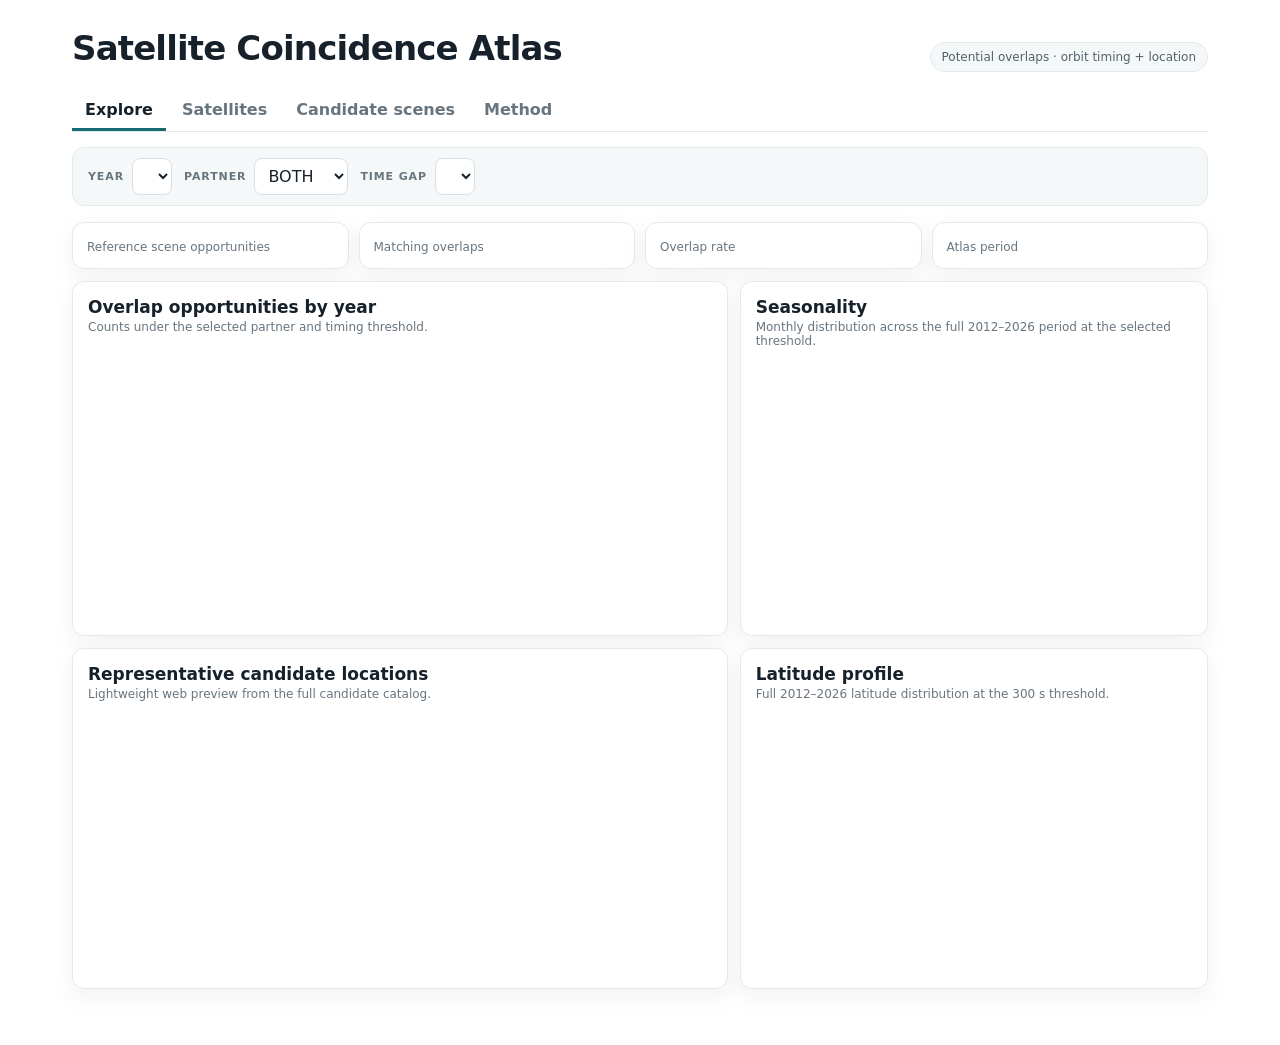
==== satellites/viewer.html @ 96bbfa4b "Add optimized satellite viewer" ====
<!doctype html><html lang="en"><head><meta charset="utf-8"><meta name="viewport" content="width=device-width,initial-scale=1"><title>Satellite Overlap Atlas</title><style>
:root{--bg:#fff;--ink:#17212b;--muted:#68757f;--rule:#e4e9ec;--soft:#f5f8f8;--accent:#176b73;--accent2:#0f5961;--accentsoft:#e8f3f3;--warm:#8a6432;--shadow:0 8px 24px rgba(20,38,50,.06);font-family:Inter,"IBM Plex Sans",system-ui,-apple-system,"Segoe UI",sans-serif}*{box-sizing:border-box}body{margin:0;background:var(--bg);color:var(--ink)}button,select{font:inherit}.wrap{max-width:1180px;margin:auto;padding:22px 22px 44px}.top{display:flex;justify-content:space-between;align-items:flex-end;gap:24px;padding:2px 0 18px}.eyebrow{font-size:11px;letter-spacing:.14em;font-weight:700;color:var(--accent);text-transform:uppercase}.top h1{font-size:34px;line-height:1;margin:7px 0 7px;letter-spacing:-.025em}.top p{margin:0;color:var(--muted);font-size:14px}.badge{border:1px solid var(--rule);background:var(--soft);border-radius:999px;padding:7px 11px;font-size:12px;color:#52616b;white-space:nowrap}.tabs{display:flex;gap:3px;border-bottom:1px solid var(--rule);margin-bottom:15px}.tabs button{border:0;background:transparent;padding:10px 13px 9px;cursor:pointer;color:var(--muted);font-weight:650;border-bottom:3px solid transparent}.tabs button.on{color:var(--ink);border-bottom-color:var(--accent)}.controls{display:flex;flex-wrap:wrap;gap:8px;align-items:center;background:var(--soft);border:1px solid var(--rule);border-radius:12px;padding:10px 11px;margin:0 0 16px}.controls label{font-size:11px;text-transform:uppercase;letter-spacing:.08em;color:var(--muted);font-weight:700;margin-left:4px}.controls select{border:1px solid #d8e0e4;background:white;border-radius:8px;padding:7px 9px;color:var(--ink)}.grid{display:grid;grid-template-columns:repeat(4,minmax(0,1fr));gap:10px;margin-bottom:12px}.kpi{border:1px solid var(--rule);border-radius:12px;padding:14px;background:white;box-shadow:var(--shadow)}.kpi .v{font-size:28px;font-weight:750;letter-spacing:-.02em}.kpi .l{font-size:12px;color:var(--muted);margin-top:3px}.two{display:grid;grid-template-columns:1.4fr 1fr;gap:12px}.panel{border:1px solid var(--rule);border-radius:12px;padding:15px;background:white;box-shadow:var(--shadow);margin-bottom:12px}.panel h2{font-size:17px;margin:0 0 3px}.sub{font-size:12px;color:var(--muted);margin:0 0 12px}.chart{width:100%;height:260px;display:block}.mini{height:220px}.legend{display:flex;gap:14px;flex-wrap:wrap;font-size:11px;color:var(--muted);margin-top:6px}.dot{display:inline-block;width:8px;height:8px;border-radius:50%;background:var(--accent);margin-right:5px}.tablewrap{overflow:auto;max-height:470px;border:1px solid var(--rule);border-radius:9px}table{border-collapse:collapse;width:100%;font-size:12px;white-space:nowrap}th,td{padding:8px 9px;border-bottom:1px solid #edf0f2;text-align:right;font-variant-numeric:tabular-nums}th{position:sticky;top:0;background:#f8fafb;color:#5c6871;text-transform:uppercase;font-size:10px;letter-spacing:.06em}th:first-child,td:first-child{text-align:left}.notice{border-left:3px solid var(--accent);background:var(--accentsoft);padding:11px 13px;border-radius:0 10px 10px 0;font-size:12.5px;color:#37545a;margin-bottom:12px}.missions{display:grid;grid-template-columns:repeat(auto-fit,minmax(220px,1fr));gap:10px}.mission{border:1px solid var(--rule);border-radius:11px;padding:14px;background:white}.mission b{display:block;margin-bottom:5px}.mission span{font-size:12px;color:var(--muted);line-height:1.5}.method{max-width:850px}.method h2{margin-top:0}.method p,.method li{color:#4f5e68;line-height:1.65;font-size:14px}.hidden{display:none!important}@media(max-width:800px){.grid{grid-template-columns:repeat(2,1fr)}.two{grid-template-columns:1fr}.top{display:block}.badge{display:inline-block;margin-top:12px}}@media(max-width:480px){.wrap{padding:16px 12px 36px}.grid{grid-template-columns:1fr 1fr}.kpi .v{font-size:23px}.top h1{font-size:29px}}
</style></head><body><main class="wrap"><header class="top"><div><div class="eyebrow" id="eyebrow"></div><h1 id="title">Satellite Coincidence Atlas</h1><p id="lede"></p></div><div class="badge">Potential overlaps · orbit timing + location</div></header>
<nav class="tabs" aria-label="Dashboard sections"><button class="on" data-tab="explore">Explore</button><button data-tab="sats">Satellites</button><button data-tab="cands">Candidate scenes</button><button data-tab="method">Method</button></nav>
<section id="explore"><div class="controls"><label>Year</label><select id="year"></select><label>Partner</label><select id="pair"><option>MODIS</option><option>VIIRS</option><option selected>BOTH</option></select><label>Time gap</label><select id="thr"></select></div><div class="grid"><div class="kpi"><div class="v" id="ref"></div><div class="l">Reference scene opportunities</div></div><div class="kpi"><div class="v" id="ov"></div><div class="l" id="ovl">Matching overlaps</div></div><div class="kpi"><div class="v" id="rate"></div><div class="l">Overlap rate</div></div><div class="kpi"><div class="v" id="range"></div><div class="l">Atlas period</div></div></div><div class="two"><div class="panel"><h2>Overlap opportunities by year</h2><p class="sub">Counts under the selected partner and timing threshold.</p><canvas id="bars" class="chart" width="760" height="300"></canvas></div><div class="panel"><h2>Seasonality</h2><p class="sub">Monthly distribution across the full 2012–2026 period at the selected threshold.</p><canvas id="months" class="chart" width="520" height="300"></canvas></div></div><div class="two"><div class="panel"><h2>Representative candidate locations</h2><p class="sub">Lightweight web preview from the full candidate catalog.</p><canvas id="map" class="chart" width="760" height="340"></canvas></div><div class="panel"><h2>Latitude profile</h2><p class="sub">Full 2012–2026 latitude distribution at the 300 s threshold.</p><canvas id="lat" class="chart" width="520" height="340"></canvas></div></div></section>
<section id="sats" class="hidden"><div class="notice" id="satnote"></div><div class="missions" id="missions"></div></section>
<section id="cands" class="hidden"><div class="notice"><b>Web preview.</b> This table is a representative sample for fast GitHub Pages loading. Atlas-level totals above come from the full modeled dataset.</div><div class="panel"><h2>Representative candidate scenes</h2><p class="sub" id="candmeta"></p><div class="tablewrap"><table><thead id="thead"></thead><tbody id="tbody"></tbody></table></div></div></section>
<section id="method" class="hidden method"><div class="panel"><h2>How to interpret this atlas</h2><p>The dashboard identifies <b>potential satellite overlaps based on orbit timing and location</b>. It is a geometric screening product, not an acquisition catalog.</p><ul><li>A close modeled pass does not guarantee that both instruments collected usable imagery.</li><li>Cloud cover, instrument scheduling, data quality and full-footprint overlap must be verified separately.</li><li id="special"></li></ul><p>Use the atlas to find promising space-time windows, then check authoritative mission archives for actual imagery.</p></div></section></main>
<script>
const sat=new URLSearchParams(location.search).get('sat')==='aster'?'aster':'landsat';
const sc=document.createElement('script');sc.src='../webdata/'+sat+'.js';sc.onload=boot;document.head.appendChild(sc);
function boot(){const D=window.ATLAS_DATA,$=id=>document.getElementById(id),fmt=n=>Math.round(n).toLocaleString('en-US');const cfg=sat==='aster'?{name:'ASTER',ey:'TERRA PLATFORM · 2012–2026',lede:'Explore ASTER timing relationships with Terra MODIS and VIIRS.',special:'ASTER and Terra MODIS share the Terra platform, so Terra MODIS Δt = 0 s by construction.',note:'ASTER is carried on Terra. Terra MODIS is simultaneous by construction; the informative independent timing partner is VIIRS.',missions:[['ASTER','Terra imaging instrument · targeted acquisition'],['Terra MODIS','Same platform as ASTER · simultaneous reference'],['Aqua MODIS','Independent MODIS platform'],['S-NPP / JPSS VIIRS','Independent VIIRS timing partners']]}:{name:'Landsat',ey:'LANDSAT 7 · 8 · 9 · 2012–2026',lede:'Explore Landsat overlap opportunities with MODIS and VIIRS.',special:'Landsat 7, 8 and 9 are independent reference platforms; MODIS and VIIRS are evaluated as coincidence partners.',note:'Landsat reference opportunities span Landsat 7, 8 and 9. Triple coincidences require a qualifying MODIS and VIIRS view.',missions:[['Landsat 7','Reference mission · drift is relevant late in mission'],['Landsat 8','Reference mission · operational since 2013'],['Landsat 9','Reference mission · operational since 2021'],['MODIS + VIIRS','Independent coincidence partners']]};$('title').textContent=cfg.name+' Coincidence Atlas';$('eyebrow').textContent=cfg.ey;$('lede').textContent=cfg.lede;$('special').textContent=cfg.special;$('satnote').textContent=cfg.note;$('missions').innerHTML=cfg.missions.map(x=>`<div class="mission"><b>${x[0]}</b><span>${x[1]}</span></div>`).join('');
$('year').innerHTML='<option value="all">All years</option>'+D.years.map(y=>`<option>${y}</option>`).join('');$('thr').innerHTML=D.thresholds.map(t=>`<option value="${t}" ${t===300?'selected':''}>≤ ${t<60?t+' s':t%60===0?t/60+' min':t+' s'}</option>`).join('');
document.querySelectorAll('.tabs button').forEach(b=>b.onclick=()=>{document.querySelectorAll('.tabs button').forEach(x=>x.classList.toggle('on',x===b));['explore','sats','cands','method'].forEach(id=>$(id).classList.toggle('hidden',id!==b.dataset.tab));if(b.dataset.tab==='cands')drawCandidates()});['year','pair','thr'].forEach(id=>$(id).onchange=render);
function selection(){return {y:$('year').value,p:$('pair').value,t:+$('thr').value,ti:D.thresholds.indexOf(+$('thr').value)}}function sumYears(fn){const s=selection();return (s.y==='all'?D.years:[+s.y]).reduce((a,y)=>a+fn(y,s),0)}
function render(){const s=selection();const total=sumYears(y=>D.totals[String(y)]);const overlap=sumYears((y,q)=>D.counts[y][q.p][q.ti]);$('ref').textContent=fmt(total);$('ov').textContent=fmt(overlap);$('ovl').textContent=s.p==='BOTH'?'MODIS + VIIRS overlaps':s.p+' overlaps';$('rate').textContent=total?((100*overlap/total).toFixed(overlap/total<.01?2:1)+'%'):'—';$('range').textContent=s.y==='all'?'2012–2026':s.y;drawBars();drawMonths();drawMap();drawLat()}
function prep(cv){const dpr=devicePixelRatio||1,r=cv.getBoundingClientRect();cv.width=Math.max(320,Math.round(r.width*dpr));cv.height=Math.round(parseFloat(getComputedStyle(cv).height)*dpr);const c=cv.getContext('2d');c.setTransform(dpr,0,0,dpr,0,0);return[c,r.width,parseFloat(getComputedStyle(cv).height)]}function col(a=1){return `rgba(23,107,115,${a})`}function grid(c,W,H,l=38,b=27){c.strokeStyle='#e6ebee';c.lineWidth=1;for(let i=0;i<5;i++){let y=12+i*(H-b-18)/4;c.beginPath();c.moveTo(l,y);c.lineTo(W-8,y);c.stroke()}return{l,b,w:W-l-8,h:H-b-18}}
function drawBars(){const [c,W,H]=prep($('bars')),g=grid(c,W,H),s=selection();const vals=D.years.map(y=>D.counts[y][s.p][s.ti]),mx=Math.max(...vals,1),bw=g.w/D.years.length*.68;c.fillStyle=col(.9);vals.forEach((v,i)=>{let x=g.l+(i+.5)*g.w/D.years.length-bw/2,h=g.h*v/mx;c.fillRect(x,12+g.h-h,bw,h)});c.fillStyle='#66727d';c.font='11px system-ui';c.textAlign='center';D.years.forEach((y,i)=>{if(i%2===0||W>700)c.fillText(y,g.l+(i+.5)*g.w/D.years.length,H-8)});}
function drawMonths(){const [c,W,H]=prep($('months')),g=grid(c,W,H),s=selection(),vals=D.monthlyAll[s.p][s.ti];const mx=Math.max(...vals,1),bw=g.w/12*.62;c.fillStyle=col(.85);vals.forEach((v,i)=>{let x=g.l+(i+.5)*g.w/12-bw/2,h=g.h*v/mx;c.fillRect(x,12+g.h-h,bw,h)});c.fillStyle='#66727d';c.font='10px system-ui';c.textAlign='center';'JFMAMJJASOND'.split('').forEach((m,i)=>c.fillText(m,g.l+(i+.5)*g.w/12,H-8));}
function drawMap(){const [c,W,H]=prep($('map')),s=selection();c.fillStyle='#f4f7f8';c.fillRect(0,0,W,H);c.strokeStyle='#dfe5e8';for(let lon=-120;lon<=120;lon+=60){let x=(lon+180)/360*W;c.beginPath();c.moveTo(x,0);c.lineTo(x,H);c.stroke()}for(let la=-60;la<=60;la+=30){let y=(90-la)/180*H;c.beginPath();c.moveTo(0,y);c.lineTo(W,y);c.stroke()}let rows=D.candidates.filter(r=>(s.y==='all'||r.utc.startsWith(s.y))&&(s.p!=='MODIS'||Math.abs(r.modis_dt_s)<=s.t)&&(s.p!=='VIIRS'||Math.abs(r.viirs_dt_s)<=s.t)&&(s.p!=='BOTH'||(Math.abs(r.modis_dt_s)<=s.t&&Math.abs(r.viirs_dt_s)<=s.t)));c.fillStyle=col(.58);rows.forEach(r=>{let x=(r.lon+180)/360*W,y=(90-r.lat)/180*H;c.beginPath();c.arc(x,y,2.4,0,Math.PI*2);c.fill()});c.fillStyle='#68757f';c.font='11px system-ui';c.fillText('Representative locations · '+rows.length+' shown',10,H-10)}
function drawLat(){const [c,W,H]=prep($('lat')),g=grid(c,W,H),s=selection(),vals=D.lat300All[s.p];const mx=Math.max(...vals,1);c.strokeStyle=col(.9);c.lineWidth=2;c.beginPath();vals.forEach((v,i)=>{let x=g.l+i*g.w/89,y=12+g.h-g.h*v/mx;i?c.lineTo(x,y):c.moveTo(x,y)});c.stroke();c.fillStyle='#66727d';c.font='10px system-ui';c.textAlign='center';[-90,-60,-30,0,30,60,90].forEach(la=>{let x=g.l+(la+90)/180*g.w;c.fillText(la+'°',x,H-8)})}
function drawCandidates(){const s=selection();let rows=D.candidates.filter(r=>(s.y==='all'||r.utc.startsWith(s.y))&&(s.p!=='MODIS'||Math.abs(r.modis_dt_s)<=s.t)&&(s.p!=='VIIRS'||Math.abs(r.viirs_dt_s)<=s.t)&&(s.p!=='BOTH'||(Math.abs(r.modis_dt_s)<=s.t&&Math.abs(r.viirs_dt_s)<=s.t))).slice(0,250);$('candmeta').textContent=rows.length+' representative records match the current filters.';const land=sat==='landsat';$('thead').innerHTML='<tr><th>UTC</th>'+(land?'<th>Landsat</th>':'')+'<th>Lat</th><th>Lon</th><th>MODIS</th><th>Δt s</th><th>VIIRS</th><th>Δt s</th></tr>';$('tbody').innerHTML=rows.map(r=>`<tr><td>${r.utc}</td>${land?`<td>${r.landsat}</td>`:''}<td>${r.lat.toFixed(2)}</td><td>${r.lon.toFixed(2)}</td><td>${r.modis}</td><td>${r.modis_dt_s}</td><td>${r.viirs}</td><td>${r.viirs_dt_s}</td></tr>`).join('')||'<tr><td colspan="8">No representative records match these filters.</td></tr>'}
render();addEventListener('resize',()=>{clearTimeout(window._rt);window._rt=setTimeout(render,120)})}
</script></body></html>
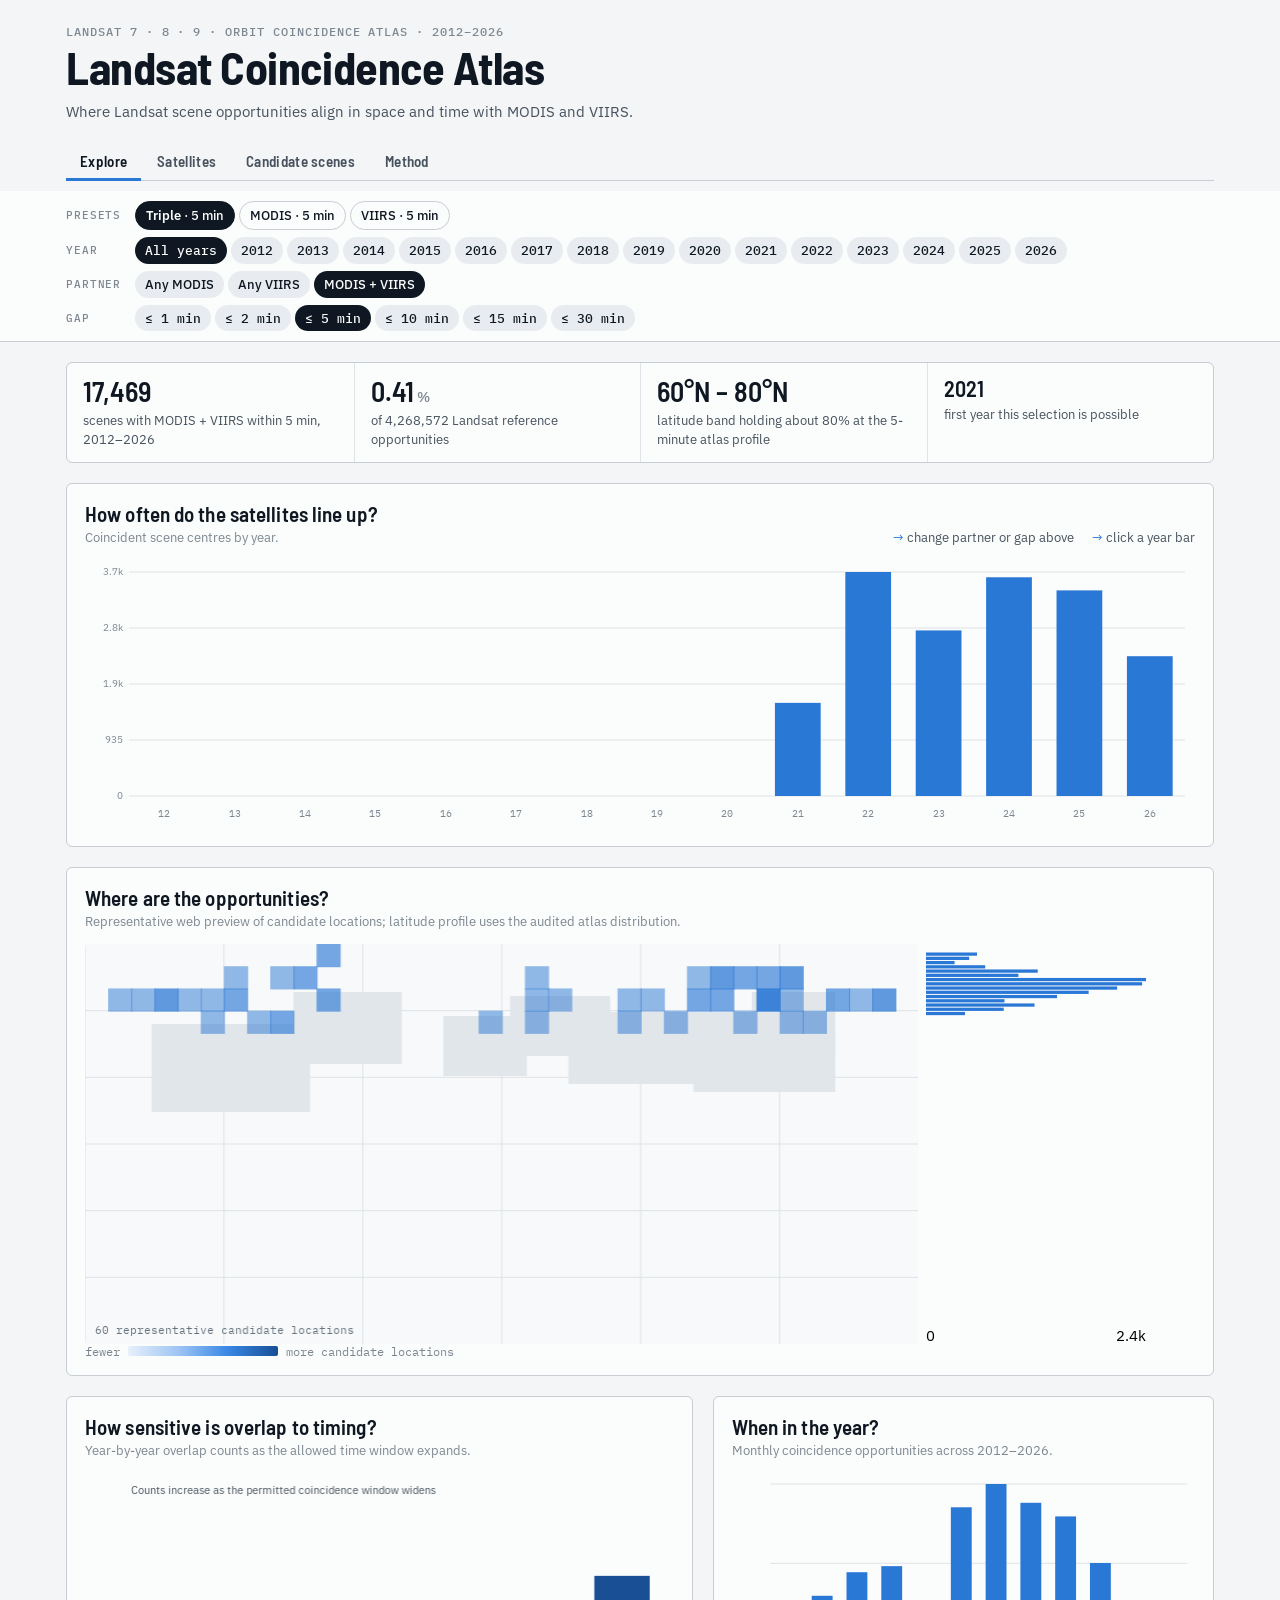
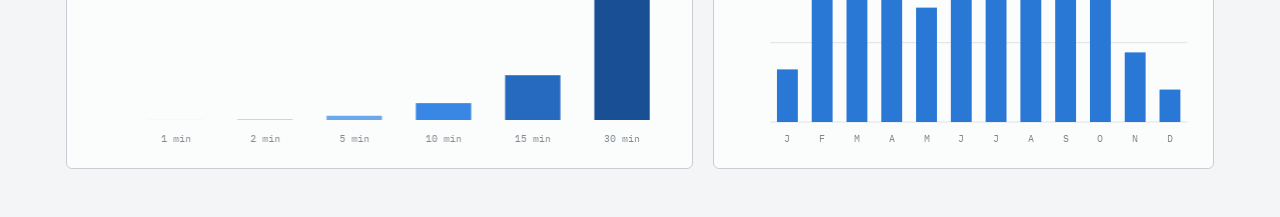
==== commit 1c341ed9: "Restore original dashboard UX for Landsat and ASTER" ====
--- a/satellites/viewer.html
+++ b/satellites/viewer.html
@@ -1,24 +1,56 @@
-<!doctype html><html lang="en"><head><meta charset="utf-8"><meta name="viewport" content="width=device-width,initial-scale=1"><title>Satellite Overlap Atlas</title><style>
-:root{--bg:#fff;--ink:#17212b;--muted:#68757f;--rule:#e4e9ec;--soft:#f5f8f8;--accent:#176b73;--accent2:#0f5961;--accentsoft:#e8f3f3;--warm:#8a6432;--shadow:0 8px 24px rgba(20,38,50,.06);font-family:Inter,"IBM Plex Sans",system-ui,-apple-system,"Segoe UI",sans-serif}*{box-sizing:border-box}body{margin:0;background:var(--bg);color:var(--ink)}button,select{font:inherit}.wrap{max-width:1180px;margin:auto;padding:22px 22px 44px}.top{display:flex;justify-content:space-between;align-items:flex-end;gap:24px;padding:2px 0 18px}.eyebrow{font-size:11px;letter-spacing:.14em;font-weight:700;color:var(--accent);text-transform:uppercase}.top h1{font-size:34px;line-height:1;margin:7px 0 7px;letter-spacing:-.025em}.top p{margin:0;color:var(--muted);font-size:14px}.badge{border:1px solid var(--rule);background:var(--soft);border-radius:999px;padding:7px 11px;font-size:12px;color:#52616b;white-space:nowrap}.tabs{display:flex;gap:3px;border-bottom:1px solid var(--rule);margin-bottom:15px}.tabs button{border:0;background:transparent;padding:10px 13px 9px;cursor:pointer;color:var(--muted);font-weight:650;border-bottom:3px solid transparent}.tabs button.on{color:var(--ink);border-bottom-color:var(--accent)}.controls{display:flex;flex-wrap:wrap;gap:8px;align-items:center;background:var(--soft);border:1px solid var(--rule);border-radius:12px;padding:10px 11px;margin:0 0 16px}.controls label{font-size:11px;text-transform:uppercase;letter-spacing:.08em;color:var(--muted);font-weight:700;margin-left:4px}.controls select{border:1px solid #d8e0e4;background:white;border-radius:8px;padding:7px 9px;color:var(--ink)}.grid{display:grid;grid-template-columns:repeat(4,minmax(0,1fr));gap:10px;margin-bottom:12px}.kpi{border:1px solid var(--rule);border-radius:12px;padding:14px;background:white;box-shadow:var(--shadow)}.kpi .v{font-size:28px;font-weight:750;letter-spacing:-.02em}.kpi .l{font-size:12px;color:var(--muted);margin-top:3px}.two{display:grid;grid-template-columns:1.4fr 1fr;gap:12px}.panel{border:1px solid var(--rule);border-radius:12px;padding:15px;background:white;box-shadow:var(--shadow);margin-bottom:12px}.panel h2{font-size:17px;margin:0 0 3px}.sub{font-size:12px;color:var(--muted);margin:0 0 12px}.chart{width:100%;height:260px;display:block}.mini{height:220px}.legend{display:flex;gap:14px;flex-wrap:wrap;font-size:11px;color:var(--muted);margin-top:6px}.dot{display:inline-block;width:8px;height:8px;border-radius:50%;background:var(--accent);margin-right:5px}.tablewrap{overflow:auto;max-height:470px;border:1px solid var(--rule);border-radius:9px}table{border-collapse:collapse;width:100%;font-size:12px;white-space:nowrap}th,td{padding:8px 9px;border-bottom:1px solid #edf0f2;text-align:right;font-variant-numeric:tabular-nums}th{position:sticky;top:0;background:#f8fafb;color:#5c6871;text-transform:uppercase;font-size:10px;letter-spacing:.06em}th:first-child,td:first-child{text-align:left}.notice{border-left:3px solid var(--accent);background:var(--accentsoft);padding:11px 13px;border-radius:0 10px 10px 0;font-size:12.5px;color:#37545a;margin-bottom:12px}.missions{display:grid;grid-template-columns:repeat(auto-fit,minmax(220px,1fr));gap:10px}.mission{border:1px solid var(--rule);border-radius:11px;padding:14px;background:white}.mission b{display:block;margin-bottom:5px}.mission span{font-size:12px;color:var(--muted);line-height:1.5}.method{max-width:850px}.method h2{margin-top:0}.method p,.method li{color:#4f5e68;line-height:1.65;font-size:14px}.hidden{display:none!important}@media(max-width:800px){.grid{grid-template-columns:repeat(2,1fr)}.two{grid-template-columns:1fr}.top{display:block}.badge{display:inline-block;margin-top:12px}}@media(max-width:480px){.wrap{padding:16px 12px 36px}.grid{grid-template-columns:1fr 1fr}.kpi .v{font-size:23px}.top h1{font-size:29px}}
-</style></head><body><main class="wrap"><header class="top"><div><div class="eyebrow" id="eyebrow"></div><h1 id="title">Satellite Coincidence Atlas</h1><p id="lede"></p></div><div class="badge">Potential overlaps · orbit timing + location</div></header>
-<nav class="tabs" aria-label="Dashboard sections"><button class="on" data-tab="explore">Explore</button><button data-tab="sats">Satellites</button><button data-tab="cands">Candidate scenes</button><button data-tab="method">Method</button></nav>
-<section id="explore"><div class="controls"><label>Year</label><select id="year"></select><label>Partner</label><select id="pair"><option>MODIS</option><option>VIIRS</option><option selected>BOTH</option></select><label>Time gap</label><select id="thr"></select></div><div class="grid"><div class="kpi"><div class="v" id="ref"></div><div class="l">Reference scene opportunities</div></div><div class="kpi"><div class="v" id="ov"></div><div class="l" id="ovl">Matching overlaps</div></div><div class="kpi"><div class="v" id="rate"></div><div class="l">Overlap rate</div></div><div class="kpi"><div class="v" id="range"></div><div class="l">Atlas period</div></div></div><div class="two"><div class="panel"><h2>Overlap opportunities by year</h2><p class="sub">Counts under the selected partner and timing threshold.</p><canvas id="bars" class="chart" width="760" height="300"></canvas></div><div class="panel"><h2>Seasonality</h2><p class="sub">Monthly distribution across the full 2012–2026 period at the selected threshold.</p><canvas id="months" class="chart" width="520" height="300"></canvas></div></div><div class="two"><div class="panel"><h2>Representative candidate locations</h2><p class="sub">Lightweight web preview from the full candidate catalog.</p><canvas id="map" class="chart" width="760" height="340"></canvas></div><div class="panel"><h2>Latitude profile</h2><p class="sub">Full 2012–2026 latitude distribution at the 300 s threshold.</p><canvas id="lat" class="chart" width="520" height="340"></canvas></div></div></section>
-<section id="sats" class="hidden"><div class="notice" id="satnote"></div><div class="missions" id="missions"></div></section>
-<section id="cands" class="hidden"><div class="notice"><b>Web preview.</b> This table is a representative sample for fast GitHub Pages loading. Atlas-level totals above come from the full modeled dataset.</div><div class="panel"><h2>Representative candidate scenes</h2><p class="sub" id="candmeta"></p><div class="tablewrap"><table><thead id="thead"></thead><tbody id="tbody"></tbody></table></div></div></section>
-<section id="method" class="hidden method"><div class="panel"><h2>How to interpret this atlas</h2><p>The dashboard identifies <b>potential satellite overlaps based on orbit timing and location</b>. It is a geometric screening product, not an acquisition catalog.</p><ul><li>A close modeled pass does not guarantee that both instruments collected usable imagery.</li><li>Cloud cover, instrument scheduling, data quality and full-footprint overlap must be verified separately.</li><li id="special"></li></ul><p>Use the atlas to find promising space-time windows, then check authoritative mission archives for actual imagery.</p></div></section></main>
+<!doctype html>
+<html lang="en">
+<head>
+<meta charset="utf-8">
+<meta name="viewport" content="width=device-width,initial-scale=1,viewport-fit=cover">
+<title>Satellite Coincidence Atlas</title>
+<link rel="preconnect" href="https://fonts.googleapis.com">
+<link rel="preconnect" href="https://fonts.gstatic.com" crossorigin>
+<link rel="stylesheet" href="https://fonts.googleapis.com/css2?family=Barlow+Semi+Condensed:wght@500;600;700&family=IBM+Plex+Sans:wght@400;500;600&family=IBM+Plex+Mono:wght@400;500&display=swap">
+<style>
+:root{--bg:#f3f5f7;--surface:#fbfcfc;--ink:#0f1822;--ink-2:#47525e;--muted:#7d8791;--grid:#dfe3e7;--rule:#c7cdd3;--land:#e1e6ea;--accent:#2a78d6;--accent-soft:#9ec5f4;--accent-ink:#1c5cab;--chip:#e8ecf0;--chip-on:#0f1822;--chip-on-ink:#fbfcfc;--warn:#9a5b00;--sel:rgba(42,120,214,.14);--c-landsat:#2a78d6;--c-terra:#eb6834;--c-aqua:#1baf7a;--c-npp:#6250d6;--c-jpss:#e87ba4;--f-display:"Barlow Semi Condensed","Arial Narrow",system-ui,sans-serif;--f-body:"IBM Plex Sans",system-ui,-apple-system,"Segoe UI",sans-serif;--f-mono:"IBM Plex Mono",ui-monospace,"SFMono-Regular",Menlo,monospace;--r:6px}*{box-sizing:border-box}[hidden]{display:none!important}html,body{margin:0}body{background:var(--bg);color:var(--ink);font:15px/1.5 var(--f-body)}.wrap{max-width:1180px;margin:0 auto;padding-left:max(16px,env(safe-area-inset-left,0px));padding-right:max(16px,env(safe-area-inset-right,0px))}header.top{padding-block:26px 10px;display:grid;gap:6px}.eyebrow{font:500 12px/1 var(--f-mono);letter-spacing:.08em;text-transform:uppercase;color:var(--muted)}h1{font:700 clamp(30px,4.6vw,46px)/1.02 var(--f-display);letter-spacing:-.01em;margin:0;text-wrap:balance}.lede{color:var(--ink-2);max-width:72ch;margin:4px 0 0}h2{font:600 21px/1.15 var(--f-display);margin:0;letter-spacing:.005em}h3{font:600 18px/1.15 var(--f-display);margin:0}.sub{color:var(--muted);font-size:13px;margin:2px 0 0}.num{font-variant-numeric:tabular-nums}nav.tabs{display:flex;gap:2px;flex-wrap:wrap;margin-top:14px;border-bottom:1px solid var(--rule)}nav.tabs button{font:600 15px var(--f-display);letter-spacing:.02em;border:0;background:transparent;color:var(--ink-2);padding:9px 14px 8px;cursor:pointer;border-bottom:3px solid transparent;margin-bottom:-1px}nav.tabs button[aria-selected="true"]{color:var(--ink);border-bottom-color:var(--accent)}nav.tabs button:hover{color:var(--ink)}.bar{position:sticky;top:0;z-index:5;background:rgba(251,252,252,.96);backdrop-filter:blur(6px);border-bottom:1px solid var(--rule)}.bar .wrap{display:grid;grid-template-columns:auto minmax(0,1fr);gap:7px 14px;padding-block:10px;align-items:center}.k{font:500 11px/1 var(--f-mono);letter-spacing:.08em;text-transform:uppercase;color:var(--muted);white-space:nowrap}.chips{display:flex;flex-wrap:wrap;gap:4px;min-width:0;align-items:center}.chips button,.btn{font:500 13px/1 var(--f-body);border:0;background:var(--chip);color:var(--ink);padding:7px 10px;border-radius:999px;cursor:pointer}.chips button.mono{font-family:var(--f-mono);font-size:12.5px}.chips button[aria-pressed="true"]{background:var(--chip-on);color:var(--chip-on-ink)}.chips button:hover:not([aria-pressed="true"]),.btn:hover{background:#d9e2ea}.chips .sep{width:1px;align-self:stretch;background:var(--rule);margin:2px 4px}.preset{border:1px solid var(--rule)!important;background:var(--surface)!important}.preset[aria-pressed="true"]{border-color:var(--chip-on)!important;background:var(--chip-on)!important}.preset b{font-weight:600}select{font:13px var(--f-body);background:var(--surface);color:var(--ink);border:1px solid var(--rule);border-radius:999px;padding:5px 10px}button:focus-visible,select:focus-visible,input:focus-visible,canvas:focus-visible{outline:2px solid var(--accent);outline-offset:2px}main{padding-block:20px 48px}.tabpanel{display:grid;gap:20px}section.panel{background:var(--surface);border:1px solid var(--rule);border-radius:var(--r);padding:18px 18px 16px;display:grid;gap:12px;min-width:0}.panel-head{display:flex;flex-wrap:wrap;gap:6px 16px;align-items:flex-end;justify-content:space-between}.howto{display:flex;flex-wrap:wrap;gap:6px 18px;font-size:13px;color:var(--ink-2)}.howto span::before{content:"→ ";color:var(--accent)}.summary{display:grid;grid-template-columns:repeat(4,minmax(0,1fr));border:1px solid var(--rule);border-radius:var(--r);background:var(--surface)}.summary>div{padding:14px 16px;display:grid;gap:4px;min-width:0;align-content:start}.summary>div+div{border-left:1px solid var(--grid)}.summary .v{font:600 28px/1.05 var(--f-display)}.summary .l{font-size:12.5px;color:var(--ink-2)}.summary .v small{font:500 14px var(--f-body);color:var(--muted)}.two{display:grid;grid-template-columns:minmax(0,3fr) minmax(0,1fr);gap:0}.two-even{display:grid;grid-template-columns:minmax(0,1.25fr) minmax(0,1fr);gap:20px}.mapbox{position:relative;min-width:0}.mapbox canvas{width:100%;height:auto;display:block;border-radius:3px}canvas.chart{display:block;width:100%;height:250px}.legend{display:flex;align-items:center;gap:8px;font:12px var(--f-mono);color:var(--muted);flex-wrap:wrap}.legend .ramp{height:10px;width:150px;border-radius:2px}.note{font-size:13px;color:var(--ink-2)}.flag{color:var(--warn)}.badge{display:inline-block;font:500 11px/1 var(--f-mono);padding:3px 6px;border-radius:3px;background:var(--chip);color:var(--ink-2);letter-spacing:.03em}.cards{display:grid;grid-template-columns:repeat(auto-fill,minmax(260px,1fr));gap:12px}.card{border:1px solid var(--rule);border-radius:var(--r);padding:14px 14px 12px;display:grid;gap:8px;align-content:start;background:var(--surface);position:relative}.card .stripe{position:absolute;left:0;top:0;bottom:0;width:4px;border-radius:var(--r) 0 0 var(--r)}.card .hd{display:flex;justify-content:space-between;gap:8px;align-items:baseline}.card .ty{font-size:12.5px;color:var(--ink-2)}.card dl{display:grid;grid-template-columns:auto minmax(0,1fr);gap:3px 10px;margin:0;font-size:13px}.card dt{color:var(--muted);font:500 11.5px/1.6 var(--f-mono)}.card dd{margin:0;font-variant-numeric:tabular-nums}.card .st{font-size:12.5px;color:var(--ink-2);border-top:1px solid var(--grid);padding-top:8px}.common{display:grid;grid-template-columns:repeat(auto-fit,minmax(220px,1fr));gap:10px 22px;font-size:13.5px;color:var(--ink-2)}.common b{color:var(--ink);font-weight:600}.tablewrap{overflow:auto;border:1px solid var(--grid);border-radius:4px;max-height:520px}table{border-collapse:collapse;width:100%;font-size:12px;white-space:nowrap}th,td{padding:7px 9px;border-bottom:1px solid var(--grid);text-align:right;font-variant-numeric:tabular-nums}th{position:sticky;top:0;background:var(--surface);font:500 10.5px var(--f-mono);letter-spacing:.04em;color:var(--muted);cursor:pointer;z-index:1}th:first-child,td:first-child{text-align:left}tbody tr:hover{background:var(--sel)}.pager{display:flex;justify-content:space-between;align-items:center;color:var(--muted);font-size:12px}.pager button{border:1px solid var(--rule);background:var(--surface);color:var(--ink);border-radius:4px;padding:5px 8px;cursor:pointer}.filters{display:flex;flex-wrap:wrap;align-items:center;gap:7px 10px}.filters label{font:500 11px var(--f-mono);color:var(--muted);text-transform:uppercase;letter-spacing:.04em}.method{display:grid;gap:12px;max-width:90ch}.method p{margin:0;color:var(--ink-2)}.preview-note{border-left:3px solid var(--accent);background:#eef5fd;padding:10px 12px;font-size:12.5px;color:#365a80;border-radius:0 4px 4px 0}@media(max-width:800px){.summary{grid-template-columns:repeat(2,1fr)}.summary>div:nth-child(3){border-left:0;border-top:1px solid var(--grid)}.summary>div:nth-child(4){border-top:1px solid var(--grid)}.two,.two-even{grid-template-columns:1fr;gap:16px}.bar .wrap{grid-template-columns:1fr}.k{margin-top:3px}}@media(max-width:520px){.summary{grid-template-columns:1fr}.summary>div+div{border-left:0;border-top:1px solid var(--grid)}nav.tabs button{padding-inline:9px}.cards{grid-template-columns:1fr}}
+</style>
+</head><body>
+<header class="top wrap"><div class="eyebrow" id="eyebrow">ORBIT COINCIDENCE ATLAS · 2012–2026</div><h1 id="title">Satellite Coincidence Atlas</h1><p class="lede" id="lede"></p><nav class="tabs" aria-label="Atlas sections"><button id="tab-explore" data-tab="explore" aria-selected="true">Explore</button><button id="tab-sats" data-tab="sats" aria-selected="false">Satellites</button><button id="tab-cands" data-tab="cands" aria-selected="false">Candidate scenes</button><button id="tab-method" data-tab="method" aria-selected="false">Method</button></nav></header>
+<div class="bar" id="bar"><div class="wrap"><div class="k">Presets</div><div class="chips" id="presets"></div><div class="k">Year</div><div class="chips" id="years"></div><div class="k">Partner</div><div class="chips" id="pairs"></div><div class="k">Gap</div><div class="chips" id="gaps"></div></div></div>
+<main class="wrap">
+<div class="tabpanel" id="explore" role="tabpanel">
+<div class="summary" id="summary"></div>
+<section class="panel"><div class="panel-head"><div><h2>How often do the satellites line up?</h2><p class="sub" id="years-sub">Coincident scene centres by year.</p></div><div class="howto"><span>change partner or gap above</span><span>click a year bar</span></div></div><canvas id="yearbars" class="chart" width="1100" height="290" aria-label="Coincidences by year"></canvas></section>
+<section class="panel"><div class="panel-head"><div><h2>Where are the opportunities?</h2><p class="sub">Representative web preview of candidate locations; latitude profile uses the audited atlas distribution.</p></div></div><div class="two"><div class="mapbox"><canvas id="map" width="900" height="430" aria-label="World map of candidate overlap locations"></canvas><div class="legend" id="map-legend"><span>fewer</span><span class="ramp" style="background:linear-gradient(90deg,#e7f0fb,#9ec5f4,#3987e5,#184f95)"></span><span>more candidate locations</span></div></div><div id="latprof"></div></div></section>
+<div class="two-even"><section class="panel"><div><h2>How sensitive is overlap to timing?</h2><p class="sub">Year-by-year overlap counts as the allowed time window expands.</p></div><canvas id="gapstrip" class="chart" width="620" height="300"></canvas></section><section class="panel"><div><h2>When in the year?</h2><p class="sub">Monthly coincidence opportunities across 2012–2026.</p></div><canvas id="months" class="chart" width="480" height="300"></canvas></section></div>
+</div>
+<div class="tabpanel" id="sats" role="tabpanel" hidden><section class="panel"><div><h2>Satellite constellation</h2><p class="sub" id="sat-sub"></p></div><div class="cards" id="cards"></div></section><section class="panel"><h2>Shared interpretation</h2><div class="common" id="common"></div></section></div>
+<div class="tabpanel" id="cands" role="tabpanel" hidden><section class="panel"><div class="panel-head"><div><h2>Candidate scene locator</h2><p class="sub" id="cand-sub"></p></div><span class="badge">WEB PREVIEW</span></div><div class="preview-note">The browser table is a representative sample for responsive GitHub Pages loading. The summary and time-series statistics above come from the audited full atlas.</div><div class="filters"><label>Year</label><select id="f-year"></select><label>MODIS</label><select id="f-mo"><option value="">Any</option><option value="TERRA">Terra</option><option value="AQUA">Aqua</option></select><label>VIIRS</label><select id="f-vi"><option value="">Any</option><option value="NPP">S-NPP</option><option value="N20">NOAA-20</option><option value="N21">NOAA-21</option></select><label>Both within</label><input type="range" id="f-dt" min="30" max="300" step="10" value="300"><span id="f-dt-v" class="badge">300 s</span></div><div class="two-even" style="align-items:start"><div style="display:grid;gap:8px;min-width:0"><div class="tablewrap"><table id="ctable"><thead></thead><tbody></tbody></table></div><div class="pager"><button id="pg-prev">Previous</button><span id="pg-info"></span><button id="pg-next">Next</button></div></div><div style="display:grid;gap:6px;min-width:0"><div class="mapbox"><canvas id="cmap" width="1080" height="560" aria-label="Locations of the listed scenes"></canvas></div><p class="sub">Filtered candidate locations in the representative browser sample.</p></div></div></section></div>
+<div class="tabpanel" id="method" role="tabpanel" hidden><section class="panel"><h2>How this was computed</h2><div class="method" id="method-copy"></div></section></div>
+</main>
 <script>
 const sat=new URLSearchParams(location.search).get('sat')==='aster'?'aster':'landsat';
-const sc=document.createElement('script');sc.src='../webdata/'+sat+'.js';sc.onload=boot;document.head.appendChild(sc);
-function boot(){const D=window.ATLAS_DATA,$=id=>document.getElementById(id),fmt=n=>Math.round(n).toLocaleString('en-US');const cfg=sat==='aster'?{name:'ASTER',ey:'TERRA PLATFORM · 2012–2026',lede:'Explore ASTER timing relationships with Terra MODIS and VIIRS.',special:'ASTER and Terra MODIS share the Terra platform, so Terra MODIS Δt = 0 s by construction.',note:'ASTER is carried on Terra. Terra MODIS is simultaneous by construction; the informative independent timing partner is VIIRS.',missions:[['ASTER','Terra imaging instrument · targeted acquisition'],['Terra MODIS','Same platform as ASTER · simultaneous reference'],['Aqua MODIS','Independent MODIS platform'],['S-NPP / JPSS VIIRS','Independent VIIRS timing partners']]}:{name:'Landsat',ey:'LANDSAT 7 · 8 · 9 · 2012–2026',lede:'Explore Landsat overlap opportunities with MODIS and VIIRS.',special:'Landsat 7, 8 and 9 are independent reference platforms; MODIS and VIIRS are evaluated as coincidence partners.',note:'Landsat reference opportunities span Landsat 7, 8 and 9. Triple coincidences require a qualifying MODIS and VIIRS view.',missions:[['Landsat 7','Reference mission · drift is relevant late in mission'],['Landsat 8','Reference mission · operational since 2013'],['Landsat 9','Reference mission · operational since 2021'],['MODIS + VIIRS','Independent coincidence partners']]};$('title').textContent=cfg.name+' Coincidence Atlas';$('eyebrow').textContent=cfg.ey;$('lede').textContent=cfg.lede;$('special').textContent=cfg.special;$('satnote').textContent=cfg.note;$('missions').innerHTML=cfg.missions.map(x=>`<div class="mission"><b>${x[0]}</b><span>${x[1]}</span></div>`).join('');
-$('year').innerHTML='<option value="all">All years</option>'+D.years.map(y=>`<option>${y}</option>`).join('');$('thr').innerHTML=D.thresholds.map(t=>`<option value="${t}" ${t===300?'selected':''}>≤ ${t<60?t+' s':t%60===0?t/60+' min':t+' s'}</option>`).join('');
-document.querySelectorAll('.tabs button').forEach(b=>b.onclick=()=>{document.querySelectorAll('.tabs button').forEach(x=>x.classList.toggle('on',x===b));['explore','sats','cands','method'].forEach(id=>$(id).classList.toggle('hidden',id!==b.dataset.tab));if(b.dataset.tab==='cands')drawCandidates()});['year','pair','thr'].forEach(id=>$(id).onchange=render);
-function selection(){return {y:$('year').value,p:$('pair').value,t:+$('thr').value,ti:D.thresholds.indexOf(+$('thr').value)}}function sumYears(fn){const s=selection();return (s.y==='all'?D.years:[+s.y]).reduce((a,y)=>a+fn(y,s),0)}
-function render(){const s=selection();const total=sumYears(y=>D.totals[String(y)]);const overlap=sumYears((y,q)=>D.counts[y][q.p][q.ti]);$('ref').textContent=fmt(total);$('ov').textContent=fmt(overlap);$('ovl').textContent=s.p==='BOTH'?'MODIS + VIIRS overlaps':s.p+' overlaps';$('rate').textContent=total?((100*overlap/total).toFixed(overlap/total<.01?2:1)+'%'):'—';$('range').textContent=s.y==='all'?'2012–2026':s.y;drawBars();drawMonths();drawMap();drawLat()}
-function prep(cv){const dpr=devicePixelRatio||1,r=cv.getBoundingClientRect();cv.width=Math.max(320,Math.round(r.width*dpr));cv.height=Math.round(parseFloat(getComputedStyle(cv).height)*dpr);const c=cv.getContext('2d');c.setTransform(dpr,0,0,dpr,0,0);return[c,r.width,parseFloat(getComputedStyle(cv).height)]}function col(a=1){return `rgba(23,107,115,${a})`}function grid(c,W,H,l=38,b=27){c.strokeStyle='#e6ebee';c.lineWidth=1;for(let i=0;i<5;i++){let y=12+i*(H-b-18)/4;c.beginPath();c.moveTo(l,y);c.lineTo(W-8,y);c.stroke()}return{l,b,w:W-l-8,h:H-b-18}}
-function drawBars(){const [c,W,H]=prep($('bars')),g=grid(c,W,H),s=selection();const vals=D.years.map(y=>D.counts[y][s.p][s.ti]),mx=Math.max(...vals,1),bw=g.w/D.years.length*.68;c.fillStyle=col(.9);vals.forEach((v,i)=>{let x=g.l+(i+.5)*g.w/D.years.length-bw/2,h=g.h*v/mx;c.fillRect(x,12+g.h-h,bw,h)});c.fillStyle='#66727d';c.font='11px system-ui';c.textAlign='center';D.years.forEach((y,i)=>{if(i%2===0||W>700)c.fillText(y,g.l+(i+.5)*g.w/D.years.length,H-8)});}
-function drawMonths(){const [c,W,H]=prep($('months')),g=grid(c,W,H),s=selection(),vals=D.monthlyAll[s.p][s.ti];const mx=Math.max(...vals,1),bw=g.w/12*.62;c.fillStyle=col(.85);vals.forEach((v,i)=>{let x=g.l+(i+.5)*g.w/12-bw/2,h=g.h*v/mx;c.fillRect(x,12+g.h-h,bw,h)});c.fillStyle='#66727d';c.font='10px system-ui';c.textAlign='center';'JFMAMJJASOND'.split('').forEach((m,i)=>c.fillText(m,g.l+(i+.5)*g.w/12,H-8));}
-function drawMap(){const [c,W,H]=prep($('map')),s=selection();c.fillStyle='#f4f7f8';c.fillRect(0,0,W,H);c.strokeStyle='#dfe5e8';for(let lon=-120;lon<=120;lon+=60){let x=(lon+180)/360*W;c.beginPath();c.moveTo(x,0);c.lineTo(x,H);c.stroke()}for(let la=-60;la<=60;la+=30){let y=(90-la)/180*H;c.beginPath();c.moveTo(0,y);c.lineTo(W,y);c.stroke()}let rows=D.candidates.filter(r=>(s.y==='all'||r.utc.startsWith(s.y))&&(s.p!=='MODIS'||Math.abs(r.modis_dt_s)<=s.t)&&(s.p!=='VIIRS'||Math.abs(r.viirs_dt_s)<=s.t)&&(s.p!=='BOTH'||(Math.abs(r.modis_dt_s)<=s.t&&Math.abs(r.viirs_dt_s)<=s.t)));c.fillStyle=col(.58);rows.forEach(r=>{let x=(r.lon+180)/360*W,y=(90-r.lat)/180*H;c.beginPath();c.arc(x,y,2.4,0,Math.PI*2);c.fill()});c.fillStyle='#68757f';c.font='11px system-ui';c.fillText('Representative locations · '+rows.length+' shown',10,H-10)}
-function drawLat(){const [c,W,H]=prep($('lat')),g=grid(c,W,H),s=selection(),vals=D.lat300All[s.p];const mx=Math.max(...vals,1);c.strokeStyle=col(.9);c.lineWidth=2;c.beginPath();vals.forEach((v,i)=>{let x=g.l+i*g.w/89,y=12+g.h-g.h*v/mx;i?c.lineTo(x,y):c.moveTo(x,y)});c.stroke();c.fillStyle='#66727d';c.font='10px system-ui';c.textAlign='center';[-90,-60,-30,0,30,60,90].forEach(la=>{let x=g.l+(la+90)/180*g.w;c.fillText(la+'°',x,H-8)})}
-function drawCandidates(){const s=selection();let rows=D.candidates.filter(r=>(s.y==='all'||r.utc.startsWith(s.y))&&(s.p!=='MODIS'||Math.abs(r.modis_dt_s)<=s.t)&&(s.p!=='VIIRS'||Math.abs(r.viirs_dt_s)<=s.t)&&(s.p!=='BOTH'||(Math.abs(r.modis_dt_s)<=s.t&&Math.abs(r.viirs_dt_s)<=s.t))).slice(0,250);$('candmeta').textContent=rows.length+' representative records match the current filters.';const land=sat==='landsat';$('thead').innerHTML='<tr><th>UTC</th>'+(land?'<th>Landsat</th>':'')+'<th>Lat</th><th>Lon</th><th>MODIS</th><th>Δt s</th><th>VIIRS</th><th>Δt s</th></tr>';$('tbody').innerHTML=rows.map(r=>`<tr><td>${r.utc}</td>${land?`<td>${r.landsat}</td>`:''}<td>${r.lat.toFixed(2)}</td><td>${r.lon.toFixed(2)}</td><td>${r.modis}</td><td>${r.modis_dt_s}</td><td>${r.viirs}</td><td>${r.viirs_dt_s}</td></tr>`).join('')||'<tr><td colspan="8">No representative records match these filters.</td></tr>'}
-render();addEventListener('resize',()=>{clearTimeout(window._rt);window._rt=setTimeout(render,120)})}
-</script></body></html>
+const loader=document.createElement('script');loader.src='../webdata/'+sat+'.js';loader.onload=boot;document.head.appendChild(loader);
+function boot(){
+const D=window.ATLAS_DATA,$=id=>document.getElementById(id),YEARS=D.years,THR=D.thresholds,fmt=n=>Math.round(n||0).toLocaleString('en-US'),abbr=n=>n>=1e6?(n/1e6).toFixed(1)+'M':n>=1e3?(n/1e3).toFixed(n>=1e5?0:1)+'k':String(Math.round(n));
+const C=sat==='aster'?{name:'ASTER',ey:'TERRA / ASTER · ORBIT COINCIDENCE ATLAS · 2012–2026',lede:'Where ASTER scene opportunities align in space and time with MODIS and VIIRS.',ref:'ASTER',special:'ASTER and Terra MODIS share the Terra platform, so Terra MODIS Δt = 0 s by construction.',satSub:'ASTER is an imaging instrument aboard Terra. Terra MODIS is therefore simultaneous by construction; VIIRS supplies the independent timing relationship.',cards:[['ASTER','Terra instrument','Reference scenes','60 km targeted scenes','VNIR 15 m · TIR 90 m','Targeted acquisition; archive verification required','var(--c-terra)'],['Terra MODIS','Terra','MODIS partner','±1165 km swath','Same platform as ASTER','Δt = 0 s by construction','var(--c-terra)'],['Aqua MODIS','Aqua','MODIS partner','±1165 km swath','Independent platform','Orbit timing varies by year','var(--c-aqua)'],['S-NPP VIIRS','Suomi NPP','VIIRS partner','±1520 km swath','Independent platform','Available throughout atlas period','var(--c-npp)'],['NOAA-20 / 21','JPSS','VIIRS partners','±1520 km swath','Independent platforms','Mission availability changes through time','var(--c-jpss)']],method:`<p><b>Scenes.</b> ASTER scene opportunities are modeled along Terra's daytime descending track over land. ASTER is a targeted instrument, so a geometric opportunity does not itself mean an ASTER scene was acquired.</p><p><b>Terra MODIS.</b> ASTER and MODIS share Terra, so Terra MODIS is simultaneous with the ASTER reference opportunity. For independent timing, VIIRS is the informative partner.</p><p><b>Partners.</b> Coincidence is screened using partner swath coverage and the selected ±time window.</p><p><b>Interpretation.</b> The atlas identifies <b>potential satellite overlaps based on orbit timing and location</b>. Actual imagery should be checked in the authoritative mission archive.</p><p class="flag"><b>Lower confidence.</b> Late-period opportunities include orbit projections, and ASTER's acquisition schedule/cross-track pointing are not modeled by this geometric atlas.</p>`}:{name:'Landsat',ey:'LANDSAT 7 · 8 · 9 · ORBIT COINCIDENCE ATLAS · 2012–2026',lede:'Where Landsat scene opportunities align in space and time with MODIS and VIIRS.',ref:'Landsat',special:'Landsat 7, 8 and 9 are independent reference missions; MODIS and VIIRS are coincidence partners.',satSub:'Landsat reference opportunities span Landsat 7, Landsat 8 and Landsat 9. A triple coincidence requires qualifying MODIS and VIIRS timing around the same Landsat opportunity.',cards:[['Landsat 7','Landsat','Reference mission','WRS-2 scenes','Multispectral','Atlas through end-of-mission segment','var(--c-landsat)'],['Landsat 8','Landsat','Reference mission','WRS-2 scenes','OLI / TIRS','Operational from 2013','var(--c-landsat)'],['Landsat 9','Landsat','Reference mission','WRS-2 scenes','OLI-2 / TIRS-2','Operational from 2021','var(--c-landsat)'],['Terra / Aqua MODIS','EOS','MODIS partners','±1165 km swath','Broad-swath context','Independent timing partners','var(--c-terra)'],['S-NPP / JPSS VIIRS','VIIRS','VIIRS partners','±1520 km swath','Broad-swath context','Independent timing partners','var(--c-npp)']],method:`<p><b>Scenes.</b> Landsat reference opportunities follow WRS-2 scene centres on daytime descending passes over land for Landsat 7, 8 and 9 in their modeled mission periods.</p><p><b>Partners.</b> For each reference opportunity, the atlas screens nearby MODIS and VIIRS overpasses whose swaths cover the scene centre and whose timing falls inside the selected window.</p><p><b>Interpretation.</b> The atlas identifies <b>potential satellite overlaps based on orbit timing and location</b>. It is a geometric screening tool; actual usable imagery should be checked in the relevant mission archives.</p><p class="flag"><b>Lower confidence.</b> Late Landsat 7 drift and late-2026 projections carry more orbit-model uncertainty than the core period.</p>`};
+$('title').textContent=C.name+' Coincidence Atlas';$('eyebrow').textContent=C.ey;$('lede').textContent=C.lede;$('sat-sub').textContent=C.satSub;$('cards').innerHTML=C.cards.map(x=>`<article class="card"><span class="stripe" style="background:${x[6]}"></span><div class="hd"><h3>${x[0]}</h3><span class="badge">${x[1]}</span></div><div class="ty">${x[2]}</div><dl><dt>Geometry</dt><dd>${x[3]}</dd><dt>Role</dt><dd>${x[4]}</dd></dl><div class="st">${x[5]}</div></article>`).join('');$('common').innerHTML=`<div><b>Atlas period</b><br>2012–2026</div><div><b>Timing windows</b><br>±1, 2, 5, 10, 15, 30 minutes</div><div><b>Status</b><br>Potential overlaps based on orbit timing and location</div><div><b>Next verification</b><br>Check mission archives for actual imagery</div>`;$('method-copy').innerHTML=C.method;
+let st={year:'all',pair:'BOTH',thr:300,tab:(location.hash||'#explore').slice(1)};if(!['explore','sats','cands','method'].includes(st.tab))st.tab='explore';const SHORT={MODIS:'Any MODIS',VIIRS:'Any VIIRS',BOTH:'MODIS + VIIRS'};const GAP={60:'1 min',120:'2 min',300:'5 min',600:'10 min',900:'15 min',1800:'30 min'};
+function chips(el,items,cur,fn,cls=''){el.innerHTML='';items.forEach(it=>{if(it==='|'){const s=document.createElement('span');s.className='sep';el.appendChild(s);return}const b=document.createElement('button');b.type='button';b.className=cls;b.innerHTML=it.label;b.setAttribute('aria-pressed',String(it.value===cur));b.onclick=()=>fn(it.value);el.appendChild(b)})}
+function controls(){chips($('presets'),[{label:'<b>Triple</b> · 5 min',value:'triple'},{label:'MODIS · 5 min',value:'modis'},{label:'VIIRS · 5 min',value:'viirs'}],st.pair==='BOTH'&&st.thr===300?'triple':st.pair==='MODIS'&&st.thr===300?'modis':st.pair==='VIIRS'&&st.thr===300?'viirs':'',v=>{if(v==='triple')st.pair='BOTH';if(v==='modis')st.pair='MODIS';if(v==='viirs')st.pair='VIIRS';st.thr=300;update()},'preset');chips($('years'),[{label:'All years',value:'all'},...YEARS.map(y=>({label:String(y),value:y}))],st.year,v=>{st.year=v;update()},'mono');chips($('pairs'),D.pairs.map(p=>({label:SHORT[p]||p,value:p})),st.pair,v=>{st.pair=v;update()});chips($('gaps'),THR.map(t=>({label:'≤ '+GAP[t],value:t})),st.thr,v=>{st.thr=v;update()},'mono')}
+function ti(){return THR.indexOf(+st.thr)}function yrs(){return st.year==='all'?YEARS:[+st.year]}function count(y,p=st.pair,t=ti()){return D.counts[String(y)][p][t]}function total(y){return D.totals[String(y)]}
+function setTab(t){st.tab=t;document.querySelectorAll('nav.tabs button').forEach(b=>b.setAttribute('aria-selected',String(b.dataset.tab===t)));['explore','sats','cands','method'].forEach(id=>$(id).hidden=id!==t);$('bar').hidden=t==='sats'||t==='method';try{history.replaceState(null,'','#'+t)}catch(e){}if(t==='cands')renderCand()}
+document.querySelectorAll('nav.tabs button').forEach(b=>b.onclick=()=>setTab(b.dataset.tab));
+function renderSummary(){let n=0,tot=0;yrs().forEach(y=>{n+=count(y);tot+=total(y)});const lat=D.lat300All[st.pair]||[],nn=lat.reduce((a,b)=>a+b,0);let band='—';if(nn){let c=0,lo=0,hi=lat.length-1;for(let i=0;i<lat.length;i++){c+=lat[i];if(c>=.1*nn){lo=i;break}}c=0;for(let i=0;i<lat.length;i++){c+=lat[i];if(c>=.9*nn){hi=i;break}}const ls=i=>{const v=-90+i*2;return v<0?Math.abs(v)+'°S':v+'°N'};band=ls(lo)+' – '+ls(Math.min(89,hi+1))}const fy=YEARS.find(y=>count(y)>0);$('summary').innerHTML=`<div><div class="v num">${fmt(n)}</div><div class="l">scenes with ${SHORT[st.pair]} within ${GAP[st.thr]}${st.year==='all'?', 2012–2026':', '+st.year}</div></div><div><div class="v num">${tot?(100*n/tot).toFixed(n/tot<.01?2:1):0}<small> %</small></div><div class="l">of ${fmt(tot)} ${C.ref} reference opportunities</div></div><div><div class="v">${band}</div><div class="l">latitude band holding about 80% at the 5-minute atlas profile</div></div><div><div class="v" style="font-size:22px">${fy||'—'}</div><div class="l">first year this selection is possible</div></div>`}
+function prep(cv,h){const r=cv.getBoundingClientRect(),d=devicePixelRatio||1,W=Math.max(300,r.width),H=h||250;cv.width=W*d;cv.height=H*d;cv.style.height=H+'px';const c=cv.getContext('2d');c.setTransform(d,0,0,d,0,0);c.clearRect(0,0,W,H);return[c,W,H]}
+function yearBars(){const [c,W,H]=prep($('yearbars'),270),m={l:44,r:10,t:12,b:34},iw=W-m.l-m.r,ih=H-m.t-m.b,vals=YEARS.map(y=>count(y)),mx=Math.max(1,...vals);c.strokeStyle='#dfe3e7';c.lineWidth=1;for(let i=0;i<=4;i++){let y=m.t+ih*i/4;c.beginPath();c.moveTo(m.l,y);c.lineTo(W-m.r,y);c.stroke();c.fillStyle='#7d8791';c.font='10px '+getComputedStyle(document.body).fontFamily;c.textAlign='right';c.fillText(abbr(mx*(4-i)/4),m.l-6,y+3)}const bw=iw/YEARS.length*.65;vals.forEach((v,i)=>{const x=m.l+(i+.5)*iw/YEARS.length-bw/2,h=ih*v/mx;c.fillStyle=st.year===YEARS[i]?'#0f1822':'#2a78d6';c.fillRect(x,m.t+ih-h,bw,h);c.fillStyle='#7d8791';c.font='10px IBM Plex Mono,monospace';c.textAlign='center';c.fillText(String(YEARS[i]).slice(2),x+bw/2,H-13)});$('yearbars').onclick=e=>{const r=$('yearbars').getBoundingClientRect(),x=e.clientX-r.left-m.l;if(x>=0&&x<=iw){const i=Math.min(YEARS.length-1,Math.max(0,Math.floor(x/iw*YEARS.length)));st.year=YEARS[i];update()}}}
+function worldBase(c,W,H){c.fillStyle='#f7f9fa';c.fillRect(0,0,W,H);c.strokeStyle='#dfe3e7';c.lineWidth=1;for(let lo=-180;lo<=180;lo+=60){const x=(lo+180)/360*W;c.beginPath();c.moveTo(x,0);c.lineTo(x,H);c.stroke()}for(let la=-60;la<=60;la+=30){const y=(90-la)/180*H;c.beginPath();c.moveTo(0,y);c.lineTo(W,y);c.stroke()}c.fillStyle='#e1e6ea';[[.08,.20,.19,.22],[.25,.12,.13,.18],[.43,.18,.10,.15],[.51,.13,.12,.15],[.58,.17,.22,.18],[.73,.22,.17,.15],[.80,.12,.10,.16]].forEach(a=>c.fillRect(a[0]*W,a[1]*H,a[2]*W,a[3]*H))}
+function mapRows(){const t=+st.thr;return (D.candidates||[]).filter(r=>(st.year==='all'||r.utc.startsWith(String(st.year)))&&(st.pair!=='MODIS'||Math.abs(r.modis_dt_s)<=t)&&(st.pair!=='VIIRS'||Math.abs(r.viirs_dt_s)<=t)&&(st.pair!=='BOTH'||(Math.abs(r.modis_dt_s)<=t&&Math.abs(r.viirs_dt_s)<=t)))}
+function drawMap(){const [c,W,H]=prep($('map'),400);worldBase(c,W,H);const rows=mapRows(),bins=new Map();rows.forEach(r=>{const bx=Math.floor((r.lon+180)/10),by=Math.floor((r.lat+90)/10),k=bx+'|'+by;bins.set(k,(bins.get(k)||0)+1)});const mx=Math.max(1,...bins.values());bins.forEach((v,k)=>{const [bx,by]=k.split('|').map(Number),x=bx*10/360*W,y=(18-(by+1))*10/180*H,w=10/360*W,h=10/180*H,a=.18+.72*Math.sqrt(v/mx);c.fillStyle=`rgba(42,120,214,${a})`;c.fillRect(x,y,w+1,h+1)});c.fillStyle='#66727d';c.font='11px IBM Plex Mono,monospace';c.fillText(rows.length+' representative candidate locations',10,H-10)}
+function latProf(){const el=$('latprof'),a=D.lat300All[st.pair]||new Array(90).fill(0),H=400,W=Math.max(170,el.clientWidth||220),m={l:8,r:50,t:0,b:18},mx=Math.max(1,...a),iw=W-m.l-m.r,sy=(H-m.b)/90;let s=`<svg width="${W}" height="${H}" viewBox="0 0 ${W} ${H}">`;for(let i=0;i<90;i++){if(!a[i])continue;const y=(89-i)*sy;s+=`<rect x="${m.l}" y="${y}" width="${iw*a[i]/mx}" height="${Math.max(1,sy-1)}" fill="var(--accent)"><title>${-90+i*2}° to ${-88+i*2}°: ${fmt(a[i])}</title></rect>`}s+=`<text x="${m.l}" y="${H-3}">0</text><text x="${W-m.r}" y="${H-3}" text-anchor="end">${abbr(mx)}</text></svg>`;el.innerHTML=s}
+function gapChart(){const [c,W,H]=prep($('gapstrip'),280),m={l:46,r:8,t:10,b:32},iw=W-m.l-m.r,ih=H-m.t-m.b,cols=['#cde2fb','#9ec5f4','#6da7ec','#3987e5','#256abf','#184f95'];let mx=1;YEARS.forEach(y=>THR.forEach((t,i)=>mx=Math.max(mx,D.counts[y][st.pair][i])));const cw=iw/THR.length*.62;THR.forEach((t,j)=>{let v=0;yrs().forEach(y=>v+=D.counts[y][st.pair][j]);const x=m.l+(j+.5)*iw/THR.length-cw/2,h=ih*v/(mx*Math.max(1,yrs().length));c.fillStyle=cols[j];c.fillRect(x,m.t+ih-h,cw,h);c.fillStyle='#7d8791';c.font='10px IBM Plex Mono,monospace';c.textAlign='center';c.fillText(GAP[t],x+cw/2,H-10)});c.fillStyle='#47525e';c.font='11px IBM Plex Sans,system-ui';c.textAlign='left';c.fillText('Counts increase as the permitted coincidence window widens',m.l,m.t+12)}
+function monthChart(){const [c,W,H]=prep($('months'),280),m={l:38,r:8,t:12,b:30},iw=W-m.l-m.r,ih=H-m.t-m.b,a=(D.monthlyAll[st.pair]||[])[ti()]||new Array(12).fill(0),mx=Math.max(1,...a),bw=iw/12*.6;c.strokeStyle='#dfe3e7';for(let i=0;i<4;i++){let y=m.t+ih*i/3;c.beginPath();c.moveTo(m.l,y);c.lineTo(W-m.r,y);c.stroke()}a.forEach((v,i)=>{let x=m.l+(i+.5)*iw/12-bw/2,h=ih*v/mx;c.fillStyle='#2a78d6';c.fillRect(x,m.t+ih-h,bw,h)});c.fillStyle='#7d8791';c.font='10px IBM Plex Mono,monospace';c.textAlign='center';['J','F','M','A','M','J','J','A','S','O','N','D'].forEach((v,i)=>c.fillText(v,m.l+(i+.5)*iw/12,H-10))}
+let page=0;const PER=100;function candRows(){const y=$('f-year').value,mo=$('f-mo').value,vi=$('f-vi').value,dt=+$('f-dt').value;return (D.candidates||[]).filter(r=>(!y||r.utc.startsWith(y))&&(!mo||r.modis===mo)&&(!vi||r.viirs===vi)&&Math.abs(r.modis_dt_s)<=dt&&Math.abs(r.viirs_dt_s)<=dt)}
+function renderCand(){if(!$('f-year').options.length)$('f-year').innerHTML='<option value="">All years</option>'+YEARS.map(y=>`<option>${y}</option>`).join('');const rows=candRows();$('f-dt-v').textContent=$('f-dt').value+' s';$('cand-sub').textContent=`${fmt(rows.length)} representative candidate scene centres match the browser filters.`;const cols=sat==='aster'?[['utc','UTC (ASTER)'],['lat','Lat'],['lon','Lon'],['modis','MODIS'],['modis_dt_s','Δt s'],['viirs','VIIRS'],['viirs_dt_s','Δt s']]:[['utc','UTC (Landsat)'],['landsat','Landsat'],['lat','Lat'],['lon','Lon'],['modis','MODIS'],['modis_dt_s','Δt s'],['viirs','VIIRS'],['viirs_dt_s','Δt s']];$('ctable').querySelector('thead').innerHTML='<tr>'+cols.map(x=>`<th>${x[1]}</th>`).join('')+'</tr>';const pages=Math.max(1,Math.ceil(rows.length/PER));page=Math.min(page,pages-1);const show=rows.slice(page*PER,(page+1)*PER);$('ctable').querySelector('tbody').innerHTML=show.map(r=>'<tr>'+cols.map(([k])=>`<td>${r[k]??''}</td>`).join('')+'</tr>').join('');$('pg-info').textContent=`Page ${page+1} of ${pages} · ${fmt(rows.length)} rows`;$('pg-prev').disabled=page<=0;$('pg-next').disabled=page>=pages-1;const [c,W,H]=prep($('cmap'),370);worldBase(c,W,H);c.fillStyle='#2a78d6';rows.forEach(r=>{const x=(r.lon+180)/360*W,y=(90-r.lat)/180*H;c.beginPath();c.arc(x,y,2.4,0,Math.PI*2);c.fill()})}
+['f-year','f-mo','f-vi','f-dt'].forEach(id=>$(id).oninput=()=>{page=0;renderCand()});$('pg-prev').onclick=()=>{page--;renderCand()};$('pg-next').onclick=()=>{page++;renderCand()};
+function update(){controls();renderSummary();yearBars();drawMap();latProf();gapChart();monthChart();if(st.tab==='cands')renderCand()}
+window.addEventListener('resize',()=>{if(st.tab==='explore'){yearBars();drawMap();latProf();gapChart();monthChart()}else if(st.tab==='cands')renderCand()});setTab(st.tab);update();
+}
+</script>
+</body></html>
